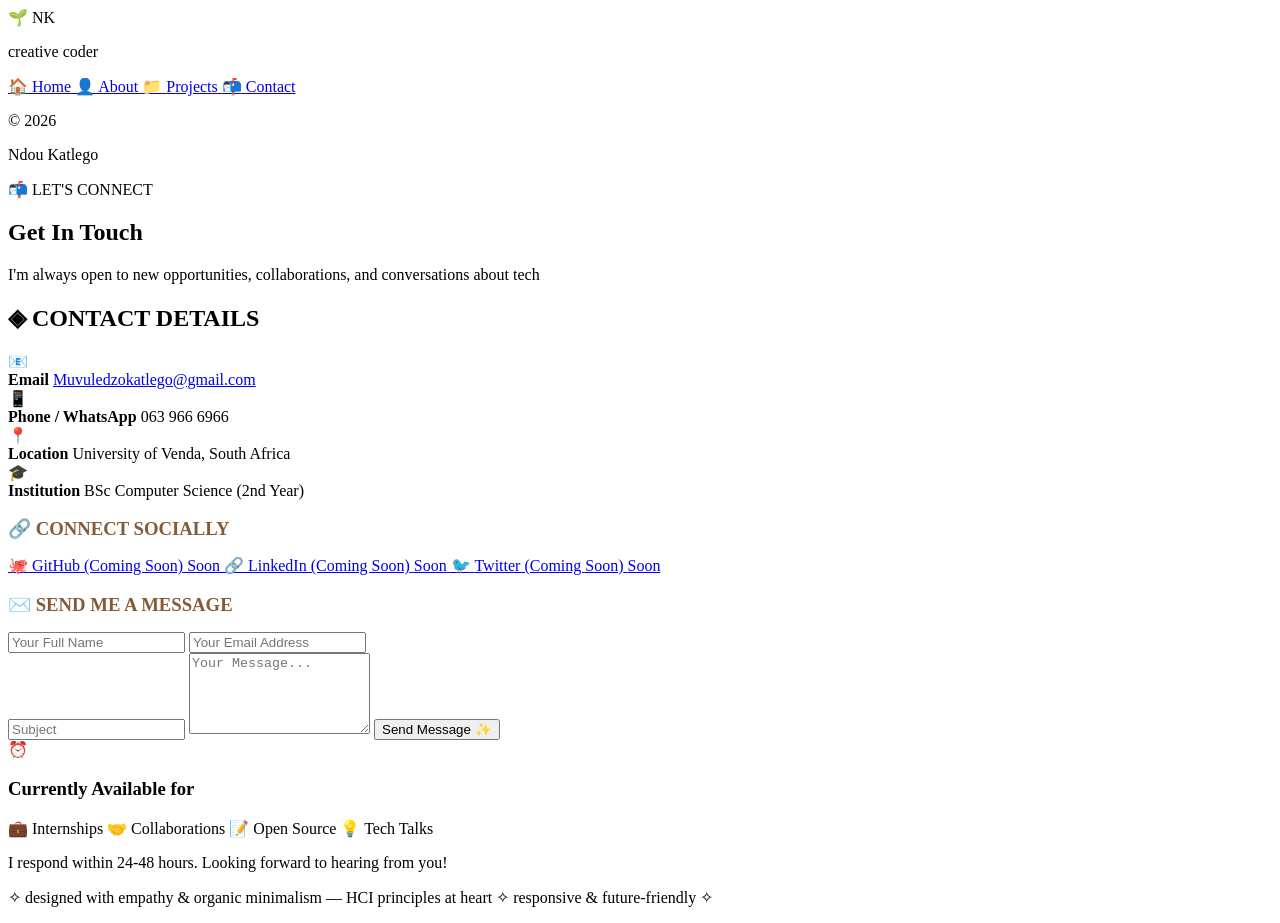
==== contact.html @ 3965ebcc "first commit push" ====
<!DOCTYPE html>
<html lang="en">
<head>
  <meta charset="UTF-8">
  <meta name="viewport" content="width=device-width, initial-scale=1.0, user-scalable=yes">
  <title>Ndou Katlego | Contact</title>
  <link rel="stylesheet" href="css/style.css">
  <link href="https://fonts.googleapis.com/css2?family=Inter:wght@300;400;500;600;700;800&family=Plus+Jakarta+Sans:wght@300;400;500;600;700;800&display=swap" rel="stylesheet">
</head>
<body>
<div class="wave-bg"></div>

<div class="app-wrapper">
  <!-- Fixed Left Sidebar Menu -->
  <aside class="sidebar-fixed">
    <div class="sidebar-header">
      <div class="sidebar-logo">🌱 NK</div>
      <p class="sidebar-tagline">creative coder</p>
    </div>
    <nav class="sidebar-nav">
      <a href="index.html" class="sidebar-link">
        <span class="sidebar-icon">🏠</span>
        <span>Home</span>
      </a>
      <a href="about.html" class="sidebar-link">
        <span class="sidebar-icon">👤</span>
        <span>About</span>
      </a>
      <a href="projects.html" class="sidebar-link">
        <span class="sidebar-icon">📁</span>
        <span>Projects</span>
      </a>
      <a href="contact.html" class="sidebar-link active">
        <span class="sidebar-icon">📬</span>
        <span>Contact</span>
      </a>
    </nav>
    <div class="sidebar-footer">
      <p>© 2026</p>
      <p>Ndou Katlego</p>
    </div>
  </aside>

  <!-- Main Content Area -->
  <main class="main-content">
    <div class="container">
      <!-- Contact Hero -->
      <section>
        <div class="clay-card contact-hero">
          <div class="contact-hero-text">
            <div class="greeting-badge">📬 LET'S CONNECT</div>
            <h1>Get In <span class="gradient-text">Touch</span></h1>
            <p>I'm always open to new opportunities, collaborations, and conversations about tech</p>
          </div>
        </div>
      </section>

      <!-- Contact Information -->
      <section>
        <h2 class="section-title">◈ CONTACT DETAILS</h2>
        <div class="clay-card contact-details-card">
          <div class="contact-items">
            <div class="contact-item">
              <div class="contact-icon">📧</div>
              <div>
                <strong>Email</strong>
                <a href="mailto:Muvuledzokatlego@gmail.com" class="contact-value">Muvuledzokatlego@gmail.com</a>
              </div>
            </div>
            <div class="contact-item">
              <div class="contact-icon">📱</div>
              <div>
                <strong>Phone / WhatsApp</strong>
                <span class="contact-value">063 966 6966</span>
              </div>
            </div>
            <div class="contact-item">
              <div class="contact-icon">📍</div>
              <div>
                <strong>Location</strong>
                <span class="contact-value">University of Venda, South Africa</span>
              </div>
            </div>
            <div class="contact-item">
              <div class="contact-icon">🎓</div>
              <div>
                <strong>Institution</strong>
                <span class="contact-value">BSc Computer Science (2nd Year)</span>
              </div>
            </div>
          </div>
        </div>
      </section>

      <!-- Social Links -->
      <section>
        <div class="clay-card social-card">
          <h3 style="color:#855a36; margin-bottom: 1rem;">🔗 CONNECT SOCIALLY</h3>
          <div class="social-links">
            <a href="#" class="social-link">
              <span class="social-icon">🐙</span>
              <span>GitHub (Coming Soon)</span>
              <span class="soon-badge">Soon</span>
            </a>
            <a href="#" class="social-link">
              <span class="social-icon">🔗</span>
              <span>LinkedIn (Coming Soon)</span>
              <span class="soon-badge">Soon</span>
            </a>
            <a href="#" class="social-link">
              <span class="social-icon">🐦</span>
              <span>Twitter (Coming Soon)</span>
              <span class="soon-badge">Soon</span>
            </a>
          </div>
        </div>
      </section>

      <!-- Contact Form -->
      <section>
        <div class="clay-card form-container">
          <h3 style="color:#855a36; margin-bottom: 1rem;">✉️ SEND ME A MESSAGE</h3>
          <form id="contactForm" class="contact-form">
            <div class="form-row">
              <input type="text" id="formName" placeholder="Your Full Name" required>
              <input type="email" id="formEmail" placeholder="Your Email Address" required>
            </div>
            <input type="text" id="formSubject" placeholder="Subject">
            <textarea id="formMessage" rows="5" placeholder="Your Message..."></textarea>
            <button type="submit" class="submit-btn">Send Message ✨</button>
          </form>
          <div id="formStatus" class="form-status"></div>
        </div>
      </section>

      <!-- Availability Section -->
      <div class="clay-card availability-card">
        <div class="availability-icon">⏰</div>
        <h3>Currently Available for</h3>
        <div class="availability-tags">
          <span>💼 Internships</span>
          <span>🤝 Collaborations</span>
          <span>📝 Open Source</span>
          <span>💡 Tech Talks</span>
        </div>
        <p class="availability-note">I respond within 24-48 hours. Looking forward to hearing from you!</p>
      </div>

      <footer>
        <p>✧ designed with empathy & organic minimalism — HCI principles at heart ✧ responsive & future-friendly ✧</p>
      </footer>
    </div>
  </main>
</div>

<script src="js/script.js"></script>
</body>
</html>
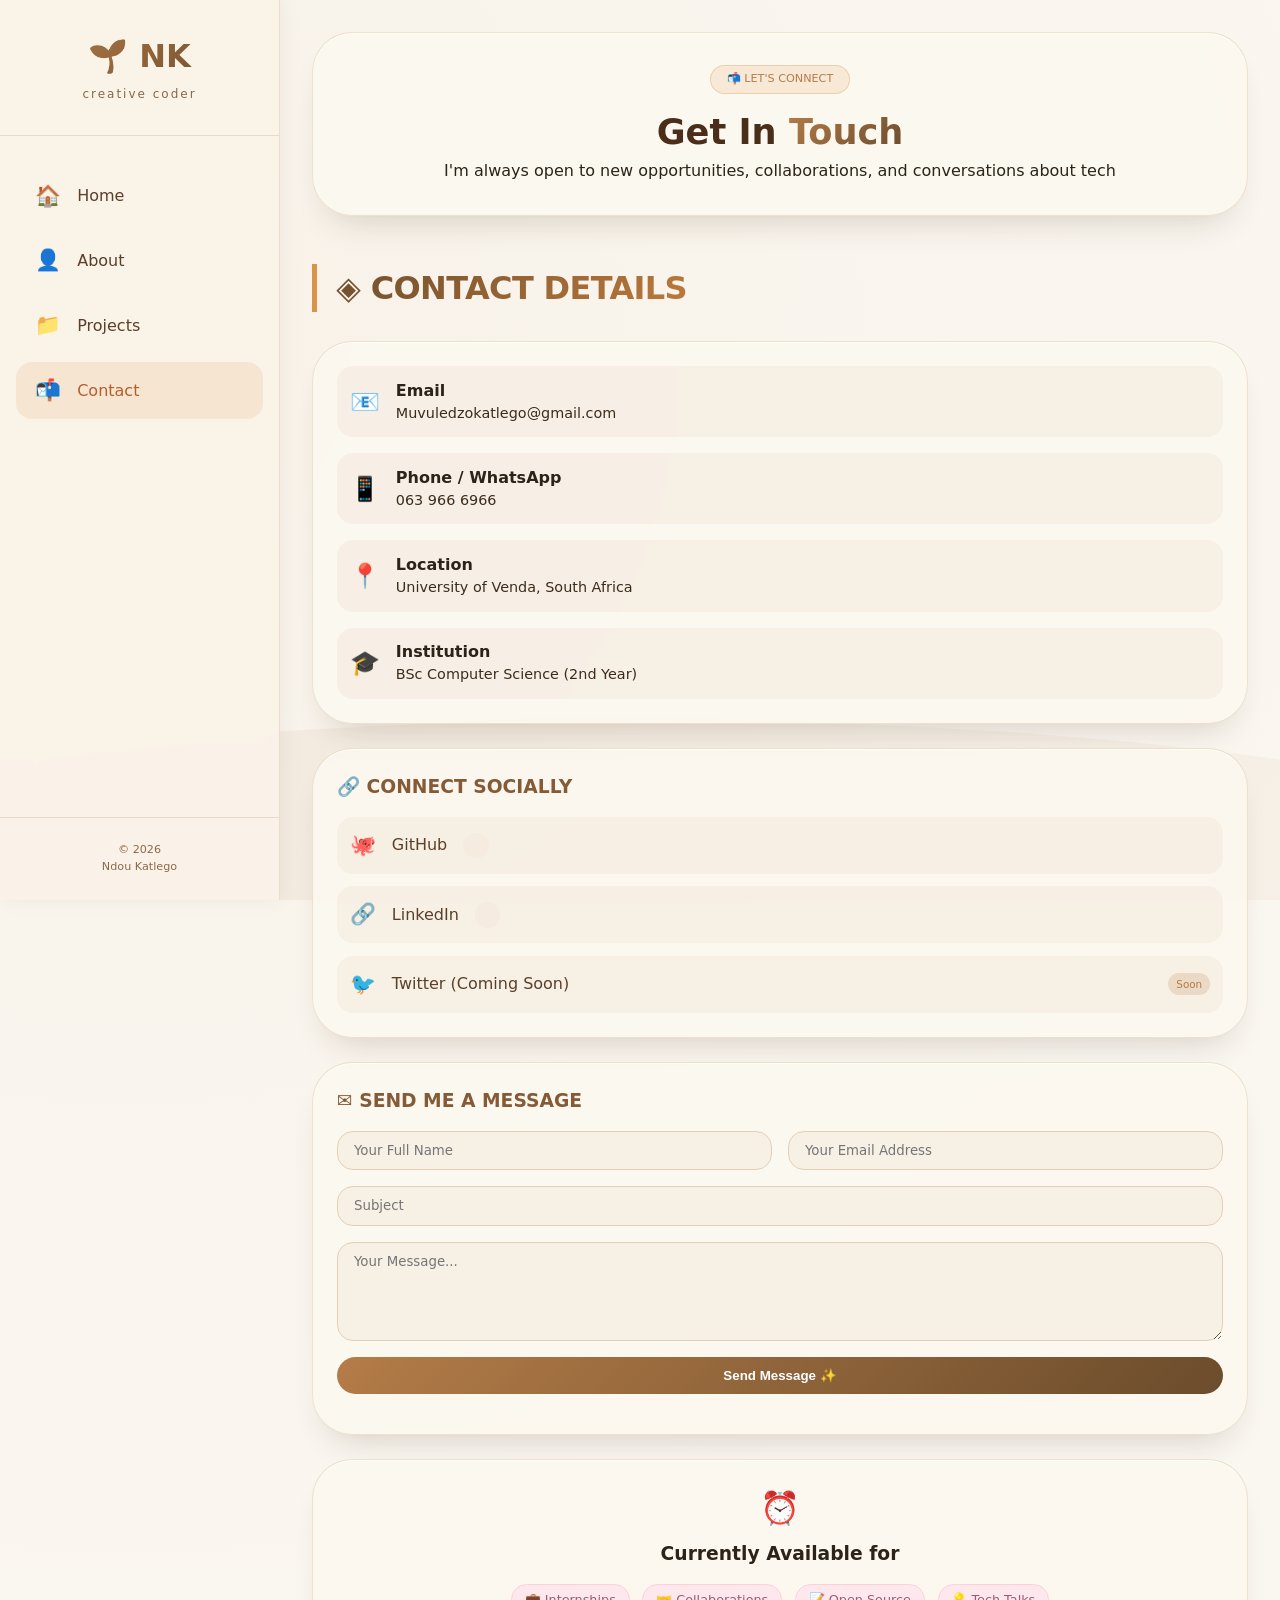
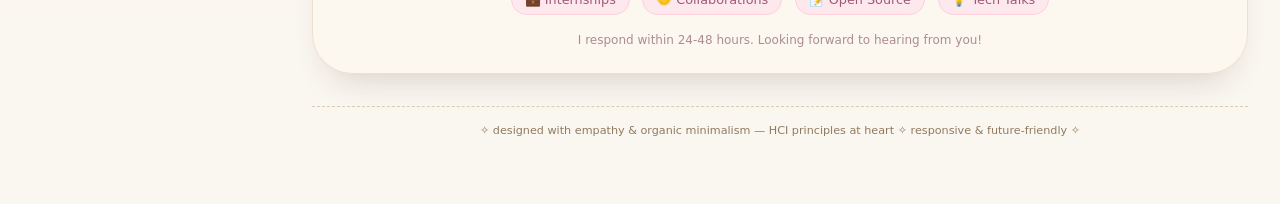
==== commit d389c177: "tested push working as expected" ====
--- a/contact.html
+++ b/contact.html
@@ -97,15 +97,15 @@
         <div class="clay-card social-card">
           <h3 style="color:#855a36; margin-bottom: 1rem;">🔗 CONNECT SOCIALLY</h3>
           <div class="social-links">
-            <a href="#" class="social-link">
+            <a href="https://github.com/muvuledz" class="social-link">
               <span class="social-icon">🐙</span>
-              <span>GitHub (Coming Soon)</span>
-              <span class="soon-badge">Soon</span>
+              <span>GitHub </span>
+              <span class="social-link"></span>
             </a>
             <a href="#" class="social-link">
               <span class="social-icon">🔗</span>
-              <span>LinkedIn (Coming Soon)</span>
-              <span class="soon-badge">Soon</span>
+              <span>LinkedIn</span>
+              <span class="social-link"></span>
             </a>
             <a href="#" class="social-link">
               <span class="social-icon">🐦</span>
--- a/css/style.css
+++ b/css/style.css
@@ -0,0 +1,939 @@
+* {
+  margin: 0;
+  padding: 0;
+  box-sizing: border-box;
+}
+
+body {
+  font-family: 'Inter', 'Plus Jakarta Sans', 'Segoe UI', system-ui, sans-serif;
+  background: #faf6f0;
+  background-image: radial-gradient(circle at 10% 20%, rgba(226, 196, 148, 0.08) 0%, rgba(250, 246, 240, 0) 70%);
+  color: #2c2418;
+  line-height: 1.5;
+  scroll-behavior: smooth;
+  overflow-x: hidden;
+}
+
+/* custom organic curves */
+.wave-bg {
+  position: fixed;
+  bottom: 0;
+  left: 0;
+  width: 100%;
+  height: 40%;
+  background: linear-gradient(145deg, #e7d9c8 0%, #f1e8db 100%);
+  clip-path: ellipse(80% 50% at 50% 100%);
+  z-index: 0;
+  opacity: 0.4;
+}
+
+/* App Wrapper - Sidebar + Content */
+.app-wrapper {
+  display: flex;
+  min-height: 100vh;
+}
+
+/* Fixed Left Sidebar Menu */
+.sidebar-fixed {
+  position: fixed;
+  top: 0;
+  left: 0;
+  width: 280px;
+  height: 100vh;
+  background: rgba(250, 243, 232, 0.95);
+  backdrop-filter: blur(20px);
+  z-index: 100;
+  display: flex;
+  flex-direction: column;
+  border-right: 1px solid rgba(200, 170, 130, 0.3);
+  box-shadow: 2px 0 20px rgba(0, 0, 0, 0.05);
+}
+
+.sidebar-header {
+  padding: 2rem 1.5rem;
+  text-align: center;
+  border-bottom: 1px solid #e9d9c8;
+}
+
+.sidebar-logo {
+  font-size: 2rem;
+  font-weight: 700;
+  background: linear-gradient(135deg, #b47c48, #6b4c2c);
+  -webkit-background-clip: text;
+  background-clip: text;
+  color: transparent;
+  margin-bottom: 0.3rem;
+}
+
+.sidebar-tagline {
+  font-size: 0.75rem;
+  color: #8b6946;
+  letter-spacing: 2px;
+}
+
+.sidebar-nav {
+  flex: 1;
+  display: flex;
+  flex-direction: column;
+  padding: 2rem 1rem;
+  gap: 0.5rem;
+}
+
+.sidebar-link {
+  display: flex;
+  align-items: center;
+  gap: 1rem;
+  padding: 0.8rem 1.2rem;
+  text-decoration: none;
+  color: #5c3f28;
+  font-weight: 500;
+  border-radius: 1rem;
+  transition: all 0.2s;
+}
+
+.sidebar-icon {
+  font-size: 1.3rem;
+}
+
+.sidebar-link:hover {
+  background: rgba(217, 148, 74, 0.1);
+  color: #b45f2b;
+  transform: translateX(5px);
+}
+
+.sidebar-link.active {
+  background: rgba(217, 148, 74, 0.15);
+  color: #b45f2b;
+}
+
+.sidebar-footer {
+  padding: 1.5rem;
+  text-align: center;
+  border-top: 1px solid #e9d9c8;
+  font-size: 0.7rem;
+  color: #8b6946;
+}
+
+/* Main Content Area */
+.main-content {
+  flex: 1;
+  margin-left: 280px;
+  position: relative;
+  z-index: 2;
+}
+
+.container {
+  max-width: 1000px;
+  margin: 0 auto;
+  padding: 2rem 2rem 4rem;
+}
+
+/* soft clay cards with depth */
+.clay-card {
+  background: rgba(252, 248, 240, 0.85);
+  backdrop-filter: blur(2px);
+  border-radius: 2.5rem;
+  box-shadow: 0 20px 35px -18px rgba(60, 40, 20, 0.2), 0 1px 2px rgba(0, 0, 0, 0.02), inset 0 1px 0 rgba(255, 255, 245, 0.8);
+  transition: all 0.3s cubic-bezier(0.2, 0.9, 0.4, 1.1);
+  border: 1px solid rgba(200, 170, 130, 0.3);
+}
+
+.clay-card:hover {
+  transform: translateY(-4px);
+  box-shadow: 0 28px 38px -18px rgba(70, 45, 20, 0.25);
+  border-color: rgba(180, 140, 95, 0.5);
+  background: rgba(255, 252, 245, 0.95);
+}
+
+/* Section Styles */
+.section-title {
+  font-size: 2rem;
+  font-weight: 620;
+  margin-bottom: 1.8rem;
+  margin-top: 1rem;
+  letter-spacing: -0.02em;
+  display: inline-block;
+  background: linear-gradient(130deg, #6b4c2c, #bc7a3c);
+  -webkit-background-clip: text;
+  background-clip: text;
+  color: transparent;
+  border-left: 5px solid #d9944a;
+  padding-left: 1.2rem;
+}
+
+.gradient-text {
+  background: linear-gradient(135deg, #b47c48, #6b4c2c);
+  -webkit-background-clip: text;
+  background-clip: text;
+  color: transparent;
+}
+
+/* Homepage introduction grid */
+.intro-grid {
+  display: flex;
+  flex-wrap: wrap;
+  gap: 2rem;
+  align-items: center;
+  padding: 2rem;
+}
+
+.intro-text {
+  flex: 2;
+}
+
+.greeting-badge {
+  display: inline-block;
+  background: rgba(217, 148, 74, 0.15);
+  border: 1px solid rgba(217, 148, 74, 0.3);
+  padding: 0.3rem 1rem;
+  border-radius: 2rem;
+  font-size: 0.7rem;
+  margin-bottom: 0.8rem;
+  color: #b47c48;
+}
+
+.intro-text h1 {
+  font-size: 2.8rem;
+  font-weight: 700;
+  color: #4a2e1a;
+  letter-spacing: -0.02em;
+  margin-bottom: 0.5rem;
+}
+
+.tagline-organic {
+  font-size: 0.95rem;
+  color: #a1632e;
+  font-weight: 430;
+  margin-bottom: 1rem;
+  background: rgba(220, 190, 145, 0.2);
+  display: inline-block;
+  padding: 0.2rem 1rem;
+  border-radius: 40px;
+}
+
+.bio-warm {
+  margin-top: 1rem;
+  font-size: 1rem;
+  color: #3d2c1c;
+  line-height: 1.55;
+}
+
+.hero-badges {
+  display: flex;
+  flex-wrap: wrap;
+  gap: 0.7rem;
+  margin: 1rem 0;
+}
+
+.badge {
+  background: #f4e8db;
+  border: 1px solid #e2cfb5;
+  padding: 0.3rem 1rem;
+  border-radius: 2rem;
+  font-size: 0.75rem;
+  color: #6b3f1c;
+}
+
+.hero-buttons {
+  display: flex;
+  gap: 1rem;
+  flex-wrap: wrap;
+  margin-top: 1rem;
+}
+
+.cta-btn {
+  display: inline-block;
+  padding: 0.7rem 1.8rem;
+  border-radius: 3rem;
+  text-decoration: none;
+  font-weight: 600;
+  transition: all 0.3s ease;
+  cursor: pointer;
+}
+
+.cta-btn.primary {
+  background: linear-gradient(135deg, #b47c48, #6b4c2c);
+  color: white;
+  border: none;
+}
+
+.cta-btn.primary:hover {
+  transform: translateY(-3px);
+  box-shadow: 0 10px 25px -8px rgba(180, 124, 72, 0.4);
+}
+
+.cta-btn.secondary {
+  background: transparent;
+  border: 2px solid #b47c48;
+  color: #b47c48;
+}
+
+.cta-btn.secondary:hover {
+  background: rgba(180, 124, 72, 0.1);
+  transform: translateY(-3px);
+}
+
+/* Large Square Sharp Image - Home Page */
+.photo-organic {
+  flex: 1;
+  display: flex;
+  justify-content: center;
+  align-items: center;
+}
+
+.square-image-container {
+  width: 320px;
+  height: 320px;
+}
+
+.square-image-frame {
+  width: 100%;
+  height: 100%;
+  border-radius: 0px;
+  overflow: hidden;
+  box-shadow: 0 20px 35px -12px rgba(0, 0, 0, 0.15);
+  border: 1px solid rgba(180, 124, 72, 0.3);
+  transition: all 0.3s ease;
+  position: relative;
+  cursor: pointer;
+  background: #e7cfb5;
+}
+
+.square-image-frame:hover {
+  transform: scale(1.02);
+  border-color: #b47c48;
+  box-shadow: 0 25px 40px -12px rgba(180, 124, 72, 0.25);
+}
+
+.square-image {
+  width: 100%;
+  height: 100%;
+  object-fit: cover;
+  display: block;
+}
+
+.image-overlay {
+  position: absolute;
+  bottom: 0;
+  left: 0;
+  right: 0;
+  background: linear-gradient(transparent, rgba(180, 124, 72, 0.8));
+  padding: 15px;
+  text-align: center;
+  opacity: 0;
+  transition: opacity 0.3s ease;
+}
+
+.square-image-frame:hover .image-overlay {
+  opacity: 1;
+}
+
+.overlay-text {
+  color: white;
+  font-size: 0.85rem;
+  font-weight: 500;
+  letter-spacing: 1px;
+}
+
+/* Stats Section */
+.stats-section {
+  margin: 2rem 0;
+}
+
+.stats-grid {
+  display: grid;
+  grid-template-columns: repeat(auto-fit, minmax(180px, 1fr));
+  gap: 1.5rem;
+}
+
+.stat-card {
+  text-align: center;
+  padding: 1.2rem;
+  transition: transform 0.3s ease;
+}
+
+.stat-card:hover {
+  transform: translateY(-5px);
+}
+
+.stat-number {
+  font-size: 2rem;
+  font-weight: 700;
+  background: linear-gradient(135deg, #b47c48, #6b4c2c);
+  -webkit-background-clip: text;
+  background-clip: text;
+  color: transparent;
+  margin-bottom: 0.3rem;
+}
+
+.stat-label {
+  font-size: 0.9rem;
+  font-weight: 600;
+  color: #4a2e1a;
+  margin-bottom: 0.2rem;
+}
+
+.stat-desc {
+  font-size: 0.7rem;
+  opacity: 0.7;
+  color: #8b6946;
+}
+
+/* Highlights Section */
+.highlights-grid {
+  display: flex;
+  flex-wrap: wrap;
+  gap: 1.5rem;
+  margin-top: 1rem;
+}
+
+.highlight-card {
+  flex: 1;
+  min-width: 200px;
+  padding: 1.5rem;
+  text-align: center;
+}
+
+.highlight-icon {
+  font-size: 2rem;
+  margin-bottom: 0.8rem;
+}
+
+.highlight-card h3 {
+  color: #855a36;
+  margin-bottom: 0.5rem;
+  font-size: 1.2rem;
+}
+
+/* Tech Stack Section */
+.tech-stack-section {
+  margin: 2rem 0;
+}
+
+.tech-grid {
+  display: grid;
+  grid-template-columns: repeat(auto-fit, minmax(250px, 1fr));
+  gap: 1.5rem;
+  padding: 1.5rem;
+}
+
+.tech-category h3 {
+  color: #855a36;
+  margin-bottom: 0.8rem;
+  font-size: 1.1rem;
+}
+
+.tech-items {
+  display: flex;
+  flex-wrap: wrap;
+  gap: 0.5rem;
+}
+
+.tech-item {
+  background: #f4e8db;
+  border: 1px solid #e2cfb5;
+  padding: 0.3rem 0.8rem;
+  border-radius: 2rem;
+  font-size: 0.75rem;
+  color: #6b3f1c;
+  transition: all 0.2s;
+}
+
+.tech-item:hover {
+  background: #eedecc;
+  transform: translateY(-2px);
+}
+
+/* Learning Section */
+.learning-section {
+  margin: 2rem 0;
+}
+
+.learning-card {
+  padding: 1.5rem;
+}
+
+.learning-icon {
+  font-size: 2rem;
+  text-align: center;
+  margin-bottom: 1rem;
+}
+
+.learning-card h3 {
+  text-align: center;
+  margin-bottom: 1.2rem;
+  color: #855a36;
+}
+
+.learning-item {
+  margin-bottom: 1rem;
+}
+
+.learning-name {
+  display: block;
+  margin-bottom: 0.3rem;
+  font-size: 0.85rem;
+  font-weight: 500;
+  color: #4f3a42;
+}
+
+.progress-bar {
+  background: rgba(212, 107, 140, 0.2);
+  border-radius: 1rem;
+  height: 6px;
+  overflow: hidden;
+}
+
+.progress {
+  background: linear-gradient(90deg, #b47c48, #6b4c2c);
+  border-radius: 1rem;
+  height: 100%;
+  width: 0%;
+  transition: width 1s ease-out;
+}
+
+/* About Page */
+.about-hero, .projects-hero, .contact-hero {
+  padding: 2rem;
+  text-align: center;
+  margin-bottom: 2rem;
+}
+
+.about-hero-text h1, .projects-hero-text h1, .contact-hero-text h1 {
+  font-size: 2.2rem;
+  color: #4a2e1a;
+}
+
+.about-double {
+  display: flex;
+  flex-wrap: wrap;
+  gap: 2rem;
+  padding: 2rem;
+}
+
+.about-card {
+  flex: 1;
+}
+
+.about-card ul {
+  margin-left: 1.2rem;
+  margin-bottom: 1rem;
+  color: #3d2c1c;
+}
+
+.about-card li {
+  margin-bottom: 0.3rem;
+}
+
+.skill-chips {
+  display: flex;
+  flex-wrap: wrap;
+  gap: 0.5rem;
+  margin-top: 0.5rem;
+}
+
+.chip {
+  background: #f4e8db;
+  padding: 0.3rem 1rem;
+  border-radius: 50px;
+  font-size: 0.75rem;
+  font-weight: 500;
+  color: #6b3f1c;
+  border: 1px solid #e2cfb5;
+}
+
+.goal-quote {
+  background: #f2e5d6;
+  padding: 1rem;
+  border-radius: 1.5rem;
+  margin-top: 1rem;
+  font-style: italic;
+  border-left: 5px solid #d9944a;
+}
+
+.personal-info {
+  padding: 1.5rem;
+  margin-top: 2rem;
+}
+
+.info-grid {
+  display: grid;
+  grid-template-columns: repeat(auto-fit, minmax(250px, 1fr));
+  gap: 0.8rem;
+}
+
+.info-item {
+  padding: 0.5rem;
+  background: rgba(244, 232, 219, 0.5);
+  border-radius: 0.8rem;
+  color: #3d2c1c;
+  font-size: 0.85rem;
+}
+
+/* Projects Page */
+.project-garden {
+  display: flex;
+  flex-wrap: wrap;
+  gap: 1.5rem;
+}
+
+.plant-card {
+  flex: 1;
+  min-width: 280px;
+  background: rgba(253, 248, 237, 0.9);
+  border-radius: 1.5rem;
+  padding: 1.5rem;
+  transition: all 0.2s;
+  border: 1px solid #ecdbba;
+  position: relative;
+}
+
+.plant-card:hover {
+  background: #fffbf3;
+  border-color: #ccaa7b;
+  transform: scale(1.01);
+}
+
+.project-badge {
+  position: absolute;
+  top: 1rem;
+  right: 1rem;
+  background: linear-gradient(135deg, #b47c48, #6b4c2c);
+  padding: 0.2rem 0.7rem;
+  border-radius: 2rem;
+  font-size: 0.65rem;
+  font-weight: bold;
+  color: white;
+}
+
+.plant-card h3 {
+  font-size: 1.3rem;
+  font-weight: 650;
+  color: #8b5a2e;
+  margin-bottom: 0.5rem;
+}
+
+.project-features {
+  margin: 0.8rem 0;
+  font-size: 0.8rem;
+}
+
+.project-features ul {
+  margin-left: 1.2rem;
+  margin-top: 0.3rem;
+}
+
+.tools-used {
+  margin-top: 1rem;
+  font-size: 0.75rem;
+  color: #8b6946;
+  display: flex;
+  flex-wrap: wrap;
+  gap: 0.5rem;
+}
+
+.tools-used span {
+  background: #eedecc;
+  padding: 0.2rem 0.7rem;
+  border-radius: 2rem;
+}
+
+.project-link {
+  display: inline-block;
+  color: #b47c48;
+  text-decoration: none;
+  font-weight: 600;
+  margin-top: 1rem;
+  font-size: 0.85rem;
+  transition: 0.2s;
+}
+
+.project-link:hover {
+  color: #6b4c2c;
+  transform: translateX(5px);
+}
+
+.github-section {
+  margin-top: 2rem;
+}
+
+.github-card {
+  text-align: center;
+  padding: 1.5rem;
+}
+
+.github-icon {
+  font-size: 2.5rem;
+  margin-bottom: 0.5rem;
+}
+
+/* Contact Page */
+.contact-details-card {
+  padding: 1.5rem;
+  margin-bottom: 1.5rem;
+}
+
+.contact-items {
+  display: flex;
+  flex-direction: column;
+  gap: 1rem;
+}
+
+.contact-item {
+  display: flex;
+  align-items: center;
+  gap: 1rem;
+  padding: 0.8rem;
+  background: rgba(244, 232, 219, 0.5);
+  border-radius: 1rem;
+}
+
+.contact-icon {
+  font-size: 1.5rem;
+}
+
+.contact-value {
+  display: block;
+  color: #3d2c1c;
+  text-decoration: none;
+  font-size: 0.9rem;
+}
+
+.social-card {
+  padding: 1.5rem;
+  margin-bottom: 1.5rem;
+}
+
+.social-links {
+  display: flex;
+  flex-direction: column;
+  gap: 0.8rem;
+}
+
+.social-link {
+  display: flex;
+  align-items: center;
+  gap: 1rem;
+  padding: 0.8rem;
+  background: rgba(244, 232, 219, 0.5);
+  border-radius: 1rem;
+  text-decoration: none;
+  color: #5c3f28;
+  transition: 0.2s;
+}
+
+.social-link:hover {
+  background: #eedecc;
+  transform: translateX(5px);
+}
+
+.social-icon {
+  font-size: 1.3rem;
+}
+
+.soon-badge {
+  margin-left: auto;
+  font-size: 0.65rem;
+  padding: 0.2rem 0.5rem;
+  background: rgba(180, 124, 72, 0.2);
+  border-radius: 1rem;
+  color: #b47c48;
+}
+
+.form-container {
+  padding: 1.5rem;
+  margin-bottom: 1.5rem;
+}
+
+.contact-form {
+  display: flex;
+  flex-direction: column;
+  gap: 1rem;
+}
+
+.form-row {
+  display: flex;
+  gap: 1rem;
+  flex-wrap: wrap;
+}
+
+.form-row input {
+  flex: 1;
+}
+
+.contact-form input, .contact-form textarea {
+  background: rgba(244, 232, 219, 0.5);
+  border: 1px solid #e2cfb5;
+  border-radius: 1rem;
+  padding: 0.7rem 1rem;
+  color: #2c2418;
+  font-family: inherit;
+}
+
+.contact-form input:focus, .contact-form textarea:focus {
+  outline: none;
+  border-color: #b47c48;
+}
+
+.submit-btn {
+  background: linear-gradient(135deg, #b47c48, #6b4c2c);
+  border: none;
+  padding: 0.7rem 1.5rem;
+  border-radius: 2rem;
+  color: white;
+  font-weight: 600;
+  cursor: pointer;
+  transition: 0.2s;
+}
+
+.submit-btn:hover {
+  transform: scale(1.02);
+  box-shadow: 0 0 20px rgba(180, 124, 72, 0.3);
+}
+
+.form-status {
+  margin-top: 1rem;
+  text-align: center;
+  font-size: 0.85rem;
+}
+
+.availability-card {
+  text-align: center;
+  padding: 1.5rem;
+}
+
+.availability-icon {
+  font-size: 2rem;
+  margin-bottom: 0.5rem;
+}
+
+.availability-tags {
+  display: flex;
+  flex-wrap: wrap;
+  justify-content: center;
+  gap: 0.8rem;
+  margin: 1rem 0;
+}
+
+.availability-tags span {
+  background: #fce8ed;
+  border: 1px solid #ffcfda;
+  padding: 0.3rem 0.8rem;
+  border-radius: 2rem;
+  font-size: 0.8rem;
+  color: #9f5a74;
+}
+
+.availability-note {
+  font-size: 0.75rem;
+  opacity: 0.7;
+  color: #8b5e6b;
+}
+
+/* Footer */
+footer {
+  margin-top: 2rem;
+  text-align: center;
+  font-size: 0.7rem;
+  color: #917b60;
+  padding-top: 1rem;
+  border-top: 1px dashed #ddcbb4;
+}
+
+/* Mobile Responsive */
+@media (max-width: 768px) {
+  .sidebar-fixed {
+    width: 80px;
+  }
+  
+  .sidebar-header .sidebar-logo {
+    font-size: 1.5rem;
+  }
+  
+  .sidebar-tagline, .sidebar-link span:last-child, .sidebar-footer p {
+    display: none;
+  }
+  
+  .sidebar-link {
+    justify-content: center;
+    padding: 0.8rem;
+  }
+  
+  .sidebar-icon {
+    font-size: 1.5rem;
+  }
+  
+  .main-content {
+    margin-left: 80px;
+  }
+  
+  .container {
+    padding: 1rem;
+  }
+  
+  .intro-grid {
+    flex-direction: column;
+    text-align: center;
+    padding: 1.5rem;
+  }
+  
+  .intro-text h1 {
+    font-size: 1.8rem;
+  }
+  
+  .section-title {
+    font-size: 1.5rem;
+  }
+  
+  .hero-buttons {
+    justify-content: center;
+  }
+  
+  .stats-grid {
+    grid-template-columns: repeat(2, 1fr);
+    gap: 1rem;
+  }
+  
+  .tech-grid {
+    gap: 1rem;
+    padding: 1rem;
+  }
+  
+  .about-double {
+    flex-direction: column;
+    padding: 1.5rem;
+  }
+  
+  .project-garden {
+    flex-direction: column;
+  }
+  
+  .plant-card {
+    min-width: 100%;
+  }
+  
+  .form-row {
+    flex-direction: column;
+  }
+  
+  .info-grid {
+    grid-template-columns: 1fr;
+  }
+  
+  /* Square image responsive */
+  .square-image-container {
+    width: 240px;
+    height: 240px;
+  }
+  
+  .overlay-text {
+    font-size: 0.7rem;
+  }
+}
+
+@media (max-width: 480px) {
+  .square-image-container {
+    width: 200px;
+    height: 200px;
+  }
+}
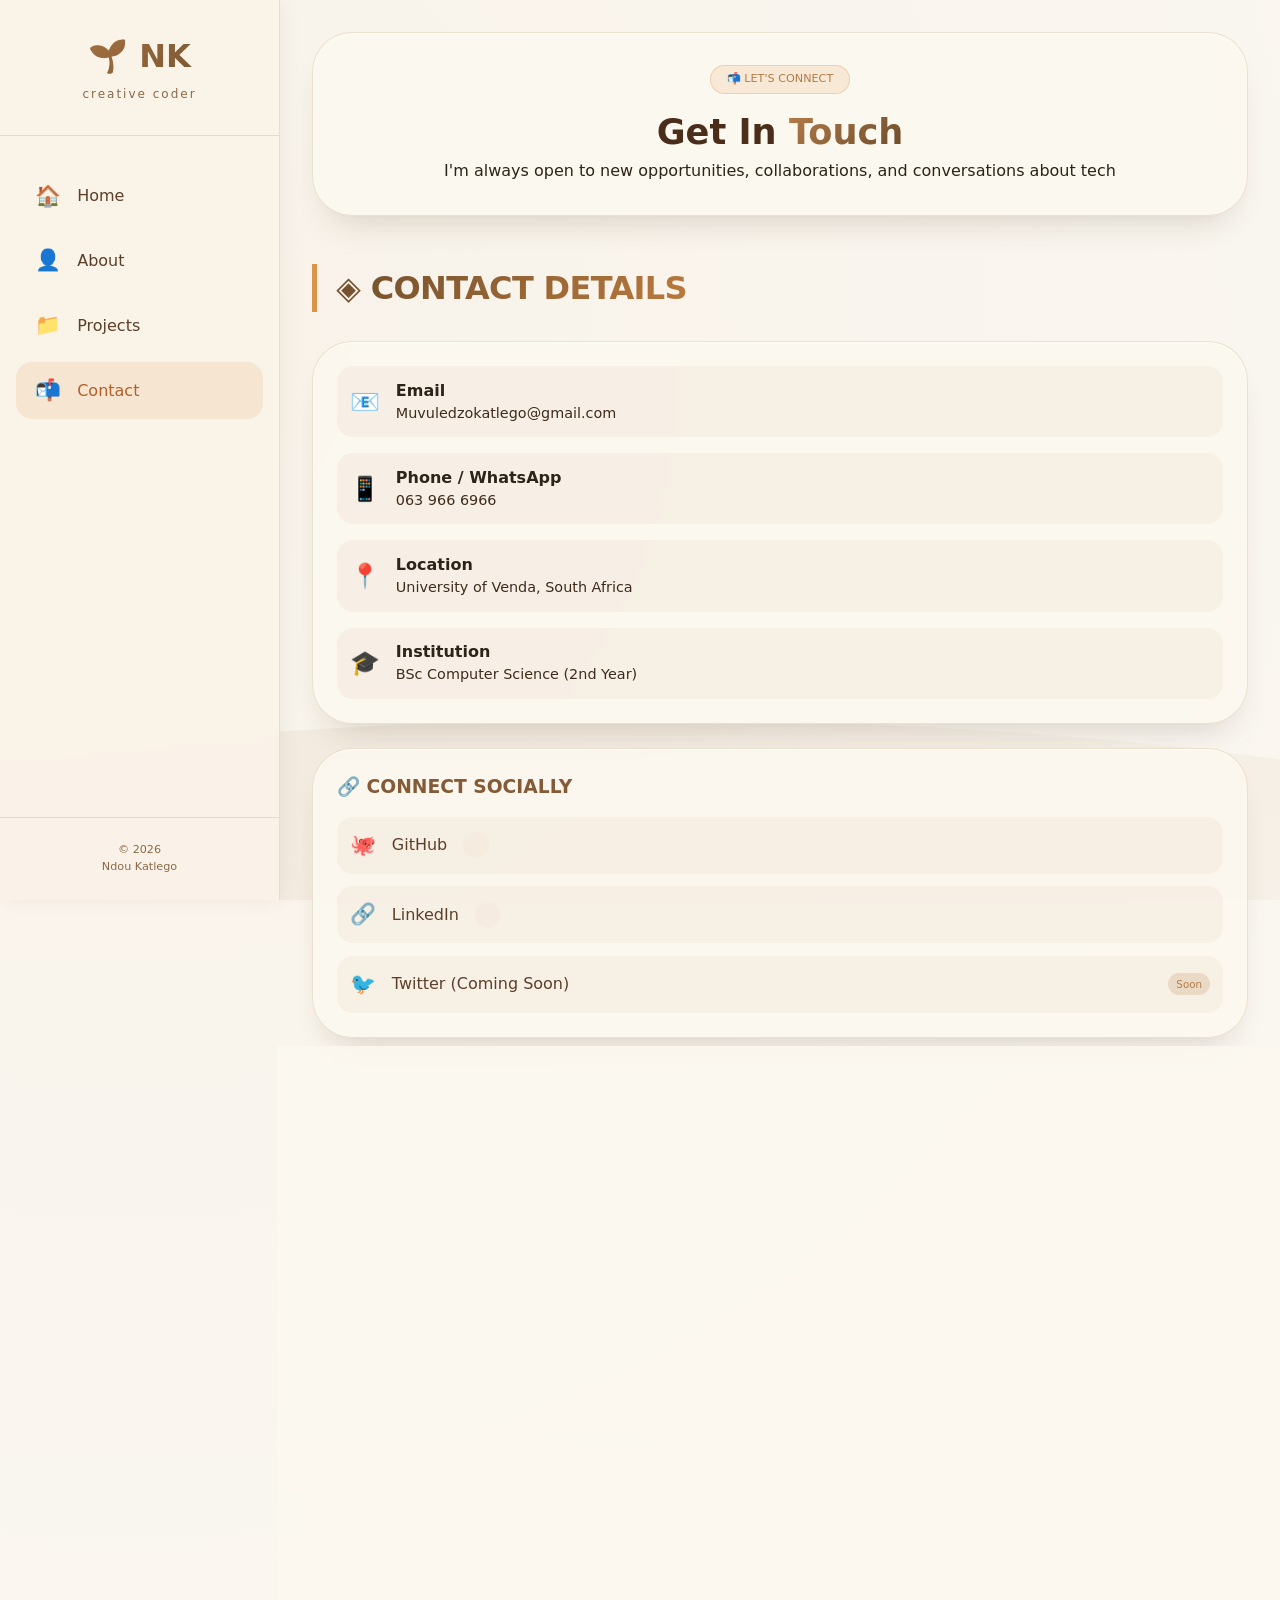
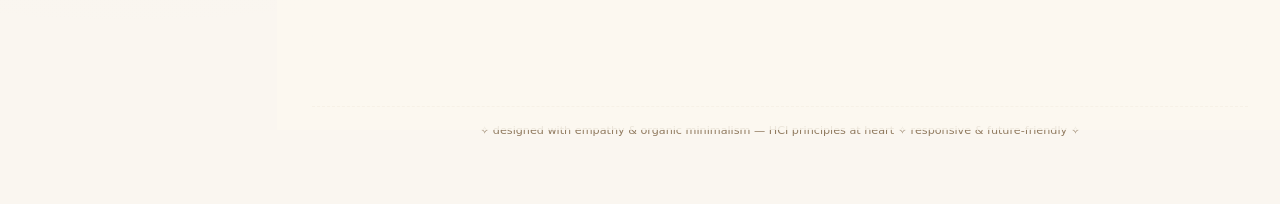
==== commit 2d82f242: "linkedin link update" ====
--- a/contact.html
+++ b/contact.html
@@ -102,7 +102,7 @@
               <span>GitHub </span>
               <span class="social-link"></span>
             </a>
-            <a href="#" class="social-link">
+            <a href="https://www.linkedin.com/in/katlego-ndou-089a8a36a?utm_source=share_via&utm_content=profile&utm_medium=member_android" class="social-link">
               <span class="social-icon">🔗</span>
               <span>LinkedIn</span>
               <span class="social-link"></span>
